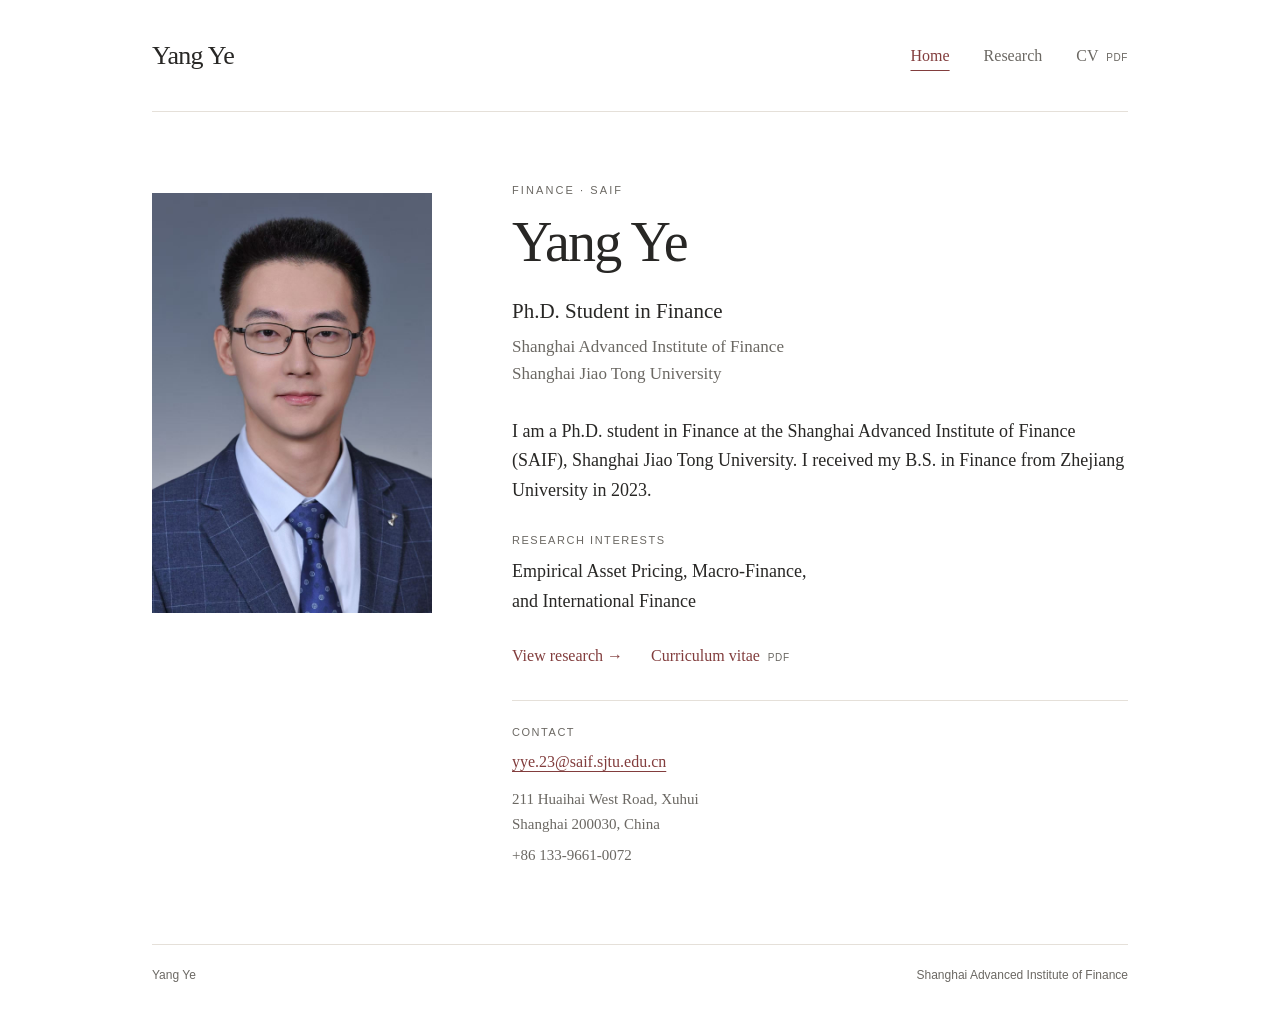
==== docs/index.html @ 93c8ad76 "Build classic academic homepage with responsive static pages" ====
<!doctype html>
<html lang="en">
<head>
<meta charset="utf-8">
<meta name="viewport" content="width=device-width, initial-scale=1">
<title>Home | Yang Ye</title>
<meta name="description" content="Yang Ye is a Ph.D. student in Finance at SAIF, Shanghai Jiao Tong University. Research in empirical asset pricing, macro-finance, and international finance.">
<link rel="stylesheet" href="assets/css/style.css">
</head>
<body>
<a class="skip-link" href="#main">Skip to content</a>
<header class="site-header wrap">
<a class="wordmark" href="index.html">Yang Ye</a>
<nav aria-label="Main navigation"><a aria-current="page" href="index.html">Home</a><a  href="research.html">Research</a><a href="assets/documents/cv.pdf">CV <span class="pdf-label">PDF</span></a></nav>
</header>
<main id="main" class="wrap home-main">
<div class="portrait-column"><img class="portrait" src="assets/images/profile.jpg" alt="Portrait of Yang Ye" width="1280" height="1919"></div>
<div class="profile">
<p class="eyebrow">FINANCE · SAIF</p>
<h1>Yang Ye</h1>
<p class="position">Ph.D. Student in Finance</p>
<p class="affiliation">Shanghai Advanced Institute of Finance<br>Shanghai Jiao Tong University</p>
<div class="biography"><p>I am a Ph.D. student in Finance at the Shanghai Advanced Institute of Finance (SAIF), Shanghai Jiao Tong University. I received my B.S. in Finance from Zhejiang University in 2023.</p></div>
<section class="interests" aria-labelledby="interests-title"><h2 id="interests-title">Research interests</h2><p>Empirical Asset Pricing, Macro-Finance,<br class="desktop-break"> and International Finance</p></section>
<p class="profile-links"><a href="research.html">View research <span aria-hidden="true">→</span></a><a href="assets/documents/cv.pdf">Curriculum vitae <span class="pdf-label">PDF</span></a></p>
<section class="contact" aria-labelledby="contact-title"><h2 id="contact-title">Contact</h2><a href="mailto:yye.23@saif.sjtu.edu.cn">yye.23@saif.sjtu.edu.cn</a><address>211 Huaihai West Road, Xuhui<br>Shanghai 200030, China</address><a class="phone" href="tel:+8613396610072">+86 133-9661-0072</a></section>
</div>
</main>
<footer class="site-footer wrap"><span>Yang Ye</span><span>Shanghai Advanced Institute of Finance</span></footer>
</body>
</html>
---- docs/assets/css/style.css ----
:root{--ink:#282725;--muted:#6b6863;--accent:#823d3d;--rule:#e5e0d9;--paper:#fff;--serif:Georgia,'Times New Roman',serif;--sans:-apple-system,BlinkMacSystemFont,'Segoe UI',sans-serif}*{box-sizing:border-box}body{margin:0;background:var(--paper);color:var(--ink);font-family:var(--serif);font-size:18px;line-height:1.65}a{color:var(--accent);text-decoration-thickness:1px;text-underline-offset:4px}a:hover{text-decoration:underline;color:#542727}a:focus-visible,summary:focus-visible{outline:2px solid var(--accent);outline-offset:6px}.wrap{max-width:1056px;margin:0 auto;padding-left:40px;padding-right:40px}.site-header{min-height:112px;display:flex;align-items:center;justify-content:space-between;position:relative}.site-header:after{content:'';position:absolute;bottom:0;left:40px;right:40px;border-bottom:1px solid var(--rule)}.wordmark{font-size:26px;color:var(--ink);text-decoration:none;letter-spacing:-.7px}.site-header nav{display:flex;gap:34px;align-items:center;font-size:16px}.site-header nav a{color:var(--muted);text-decoration:none;padding:10px 0}.site-header nav a[aria-current=page]{color:var(--accent);text-decoration:underline;text-underline-offset:9px}.pdf-label{font:10px var(--sans);letter-spacing:.06em;margin-left:4px;color:var(--muted)}.home-main{display:grid;grid-template-columns:280px 1fr;gap:80px;padding-top:72px;padding-bottom:76px}.portrait{display:block;width:100%;height:auto}.portrait-column{padding-top:9px}.eyebrow{font:11px var(--sans);letter-spacing:.19em;color:var(--muted);margin:0 0 16px}h1{font-size:56px;line-height:1.1;font-weight:400;letter-spacing:-1.8px;margin:0 0 20px}.position{font-size:21px;margin:0 0 5px}.affiliation{color:var(--muted);font-size:17px;line-height:1.6;margin:0}.biography{margin-top:29px}.biography p{margin:0}.interests{margin-top:27px}h2{font-size:24px;font-weight:400;line-height:1.3}.interests h2,.contact h2{font-family:var(--sans);font-size:11px;font-weight:500;text-transform:uppercase;letter-spacing:.14em;color:var(--muted);margin:0 0 10px}.interests p{margin:0}.profile-links{display:flex;gap:28px;font-size:16px;margin:27px 0 30px}.profile-links a{text-decoration:none}.contact{border-top:1px solid var(--rule);padding-top:24px;font-size:16px}.contact address{font-style:normal;color:var(--muted);font-size:15px;margin:12px 0 5px}.phone{font-size:15px;color:var(--muted);text-decoration:none}.site-footer{display:flex;justify-content:space-between;gap:20px;padding-top:24px;padding-bottom:28px;font:12px var(--sans);color:var(--muted);position:relative}.site-footer:before{content:'';position:absolute;top:0;left:40px;right:40px;border-top:1px solid var(--rule)}.research-main{padding-top:57px;padding-bottom:64px}.page-intro h1{font-size:49px;margin-bottom:14px}.page-intro>p:last-child{font-size:16px;color:var(--muted);margin-bottom:28px}.section-nav{display:flex;gap:30px;font-size:15px;border-top:1px solid var(--rule);border-bottom:1px solid var(--rule);padding:16px 0}.section-nav a{text-decoration:none}.research-section{padding-top:37px;scroll-margin-top:20px}.research-section h2{margin:0 0 23px}.research-section+.research-section{margin-top:34px;border-top:1px solid var(--rule)}.paper{max-width:800px}.paper+.paper{margin-top:29px}.paper h3{font-size:21px;line-height:1.45;font-weight:400;color:var(--accent);margin:0 0 9px}.paper h3 a{text-decoration:none}.coauthors{font-size:16px;color:var(--muted);margin:0 0 8px}.status{font-size:16px;margin:0 0 9px}.presentations{font-size:14px;color:var(--muted);margin:0 0 13px}.paper-links{font-size:14px;margin:10px 0}.paper-links a{text-decoration:none}summary{color:var(--accent);cursor:pointer;font-size:15px;width:fit-content;padding:5px 0}details p{font-size:16px;line-height:1.8;margin:13px 0 0;max-width:740px}.skip-link{position:absolute;left:16px;top:-100px;background:white;padding:8px;z-index:10}.skip-link:focus{top:8px}@media(min-width:1400px){.home-main{padding-top:88px;padding-bottom:90px}}@media(max-width:800px){.home-main{grid-template-columns:220px 1fr;gap:38px}.wrap{padding-left:28px;padding-right:28px}.site-header:after,.site-footer:before{left:28px;right:28px}h1{font-size:48px}.desktop-break{display:none}.profile-links{gap:18px;flex-wrap:wrap}}@media(max-width:600px){body{font-size:17px}.wrap{padding-left:24px;padding-right:24px}.site-header{min-height:87px}.site-header:after,.site-footer:before{left:24px;right:24px}.wordmark{font-size:23px}.site-header nav{gap:19px;font-size:14px}.site-header .pdf-label{display:none}.home-main{grid-template-columns:1fr;gap:32px;padding-top:34px;padding-bottom:48px}.portrait-column{padding:0}.portrait{width:180px}.profile h1{font-size:46px}.eyebrow{font-size:10px}.position{font-size:20px}.affiliation{font-size:16px}.biography{margin-top:24px}.profile-links{font-size:15px}.site-footer{flex-direction:column;gap:8px;font-size:11px}.research-main{padding-top:35px}.page-intro h1{font-size:42px}.page-intro>p:last-child{font-size:14px}.section-nav{gap:10px 22px;flex-wrap:wrap;font-size:14px}.research-section h2{font-size:23px}.paper h3{font-size:20px}.research-section{padding-top:28px}.research-section+.research-section{margin-top:28px}}
@media print{.site-header,.site-footer,.section-nav,.profile-links{display:none}.home-main{padding-top:0;gap:35px}.wrap{max-width:none;padding:0}.portrait{max-width:180px}body{font-size:12pt}a{color:inherit}.paper{break-inside:avoid}}
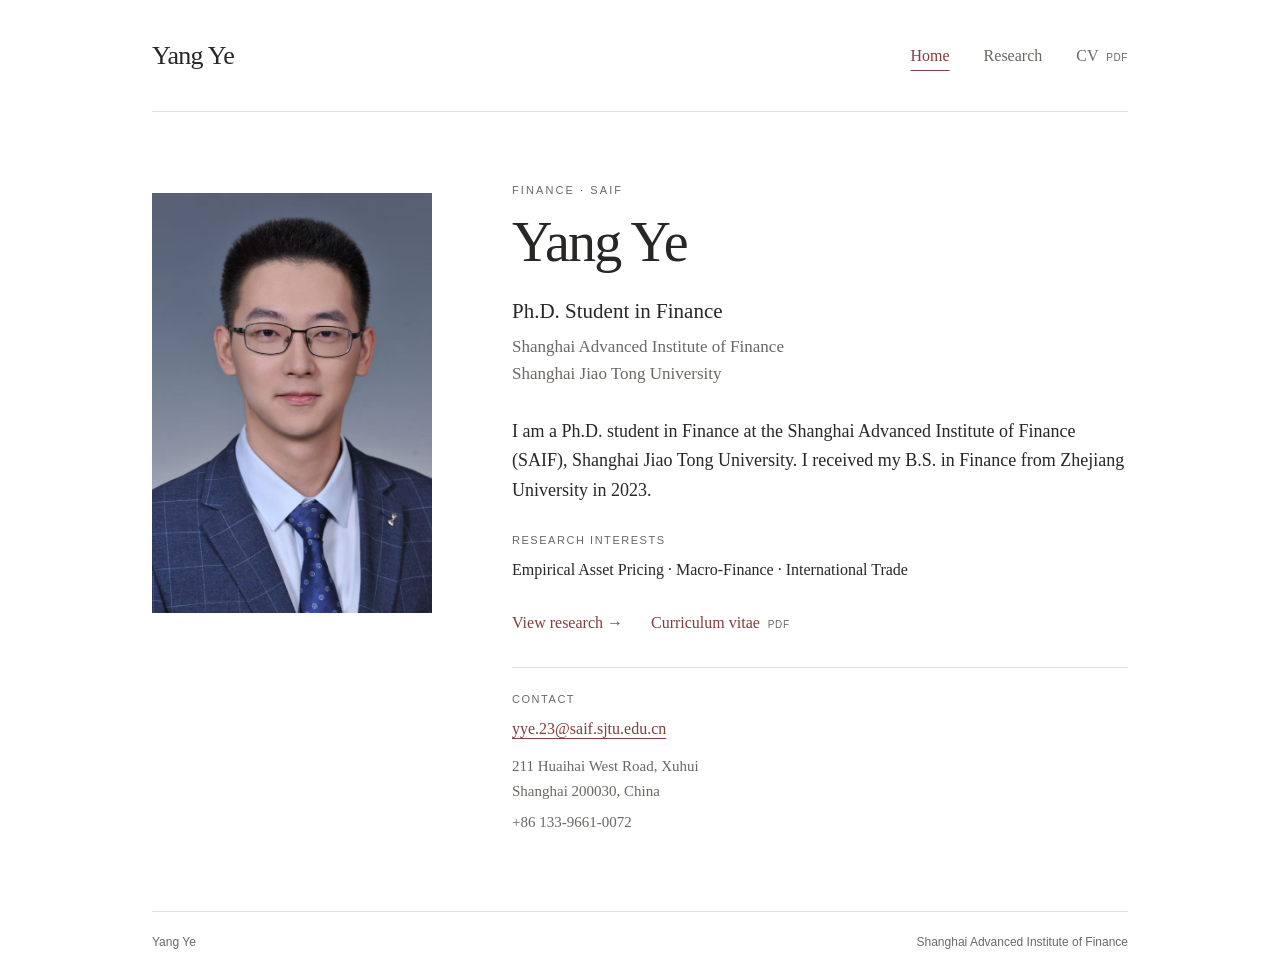
==== commit e901a8e3: "Update research interests, working papers, and October 2026 CV" ====
--- a/docs/index.html
+++ b/docs/index.html
@@ -4,7 +4,7 @@
 <meta charset="utf-8">
 <meta name="viewport" content="width=device-width, initial-scale=1">
 <title>Home | Yang Ye</title>
-<meta name="description" content="Yang Ye is a Ph.D. student in Finance at SAIF, Shanghai Jiao Tong University. Research in empirical asset pricing, macro-finance, and international finance.">
+<meta name="description" content="Yang Ye is a Ph.D. student in Finance at SAIF, Shanghai Jiao Tong University. Research in empirical asset pricing, macro-finance, and international trade.">
 <link rel="stylesheet" href="assets/css/style.css">
 </head>
 <body>
@@ -21,7 +21,7 @@
 <p class="position">Ph.D. Student in Finance</p>
 <p class="affiliation">Shanghai Advanced Institute of Finance<br>Shanghai Jiao Tong University</p>
 <div class="biography"><p>I am a Ph.D. student in Finance at the Shanghai Advanced Institute of Finance (SAIF), Shanghai Jiao Tong University. I received my B.S. in Finance from Zhejiang University in 2023.</p></div>
-<section class="interests" aria-labelledby="interests-title"><h2 id="interests-title">Research interests</h2><p>Empirical Asset Pricing, Macro-Finance,<br class="desktop-break"> and International Finance</p></section>
+<section class="interests" aria-labelledby="interests-title"><h2 id="interests-title">Research interests</h2><p>Empirical Asset Pricing · Macro-Finance · International Trade</p></section>
 <p class="profile-links"><a href="research.html">View research <span aria-hidden="true">→</span></a><a href="assets/documents/cv.pdf">Curriculum vitae <span class="pdf-label">PDF</span></a></p>
 <section class="contact" aria-labelledby="contact-title"><h2 id="contact-title">Contact</h2><a href="mailto:yye.23@saif.sjtu.edu.cn">yye.23@saif.sjtu.edu.cn</a><address>211 Huaihai West Road, Xuhui<br>Shanghai 200030, China</address><a class="phone" href="tel:+8613396610072">+86 133-9661-0072</a></section>
 </div>
--- a/docs/assets/css/style.css
+++ b/docs/assets/css/style.css
@@ -1,2 +1,4 @@
-:root{--ink:#282725;--muted:#6b6863;--accent:#823d3d;--rule:#e5e0d9;--paper:#fff;--serif:Georgia,'Times New Roman',serif;--sans:-apple-system,BlinkMacSystemFont,'Segoe UI',sans-serif}*{box-sizing:border-box}body{margin:0;background:var(--paper);color:var(--ink);font-family:var(--serif);font-size:18px;line-height:1.65}a{color:var(--accent);text-decoration-thickness:1px;text-underline-offset:4px}a:hover{text-decoration:underline;color:#542727}a:focus-visible,summary:focus-visible{outline:2px solid var(--accent);outline-offset:6px}.wrap{max-width:1056px;margin:0 auto;padding-left:40px;padding-right:40px}.site-header{min-height:112px;display:flex;align-items:center;justify-content:space-between;position:relative}.site-header:after{content:'';position:absolute;bottom:0;left:40px;right:40px;border-bottom:1px solid var(--rule)}.wordmark{font-size:26px;color:var(--ink);text-decoration:none;letter-spacing:-.7px}.site-header nav{display:flex;gap:34px;align-items:center;font-size:16px}.site-header nav a{color:var(--muted);text-decoration:none;padding:10px 0}.site-header nav a[aria-current=page]{color:var(--accent);text-decoration:underline;text-underline-offset:9px}.pdf-label{font:10px var(--sans);letter-spacing:.06em;margin-left:4px;color:var(--muted)}.home-main{display:grid;grid-template-columns:280px 1fr;gap:80px;padding-top:72px;padding-bottom:76px}.portrait{display:block;width:100%;height:auto}.portrait-column{padding-top:9px}.eyebrow{font:11px var(--sans);letter-spacing:.19em;color:var(--muted);margin:0 0 16px}h1{font-size:56px;line-height:1.1;font-weight:400;letter-spacing:-1.8px;margin:0 0 20px}.position{font-size:21px;margin:0 0 5px}.affiliation{color:var(--muted);font-size:17px;line-height:1.6;margin:0}.biography{margin-top:29px}.biography p{margin:0}.interests{margin-top:27px}h2{font-size:24px;font-weight:400;line-height:1.3}.interests h2,.contact h2{font-family:var(--sans);font-size:11px;font-weight:500;text-transform:uppercase;letter-spacing:.14em;color:var(--muted);margin:0 0 10px}.interests p{margin:0}.profile-links{display:flex;gap:28px;font-size:16px;margin:27px 0 30px}.profile-links a{text-decoration:none}.contact{border-top:1px solid var(--rule);padding-top:24px;font-size:16px}.contact address{font-style:normal;color:var(--muted);font-size:15px;margin:12px 0 5px}.phone{font-size:15px;color:var(--muted);text-decoration:none}.site-footer{display:flex;justify-content:space-between;gap:20px;padding-top:24px;padding-bottom:28px;font:12px var(--sans);color:var(--muted);position:relative}.site-footer:before{content:'';position:absolute;top:0;left:40px;right:40px;border-top:1px solid var(--rule)}.research-main{padding-top:57px;padding-bottom:64px}.page-intro h1{font-size:49px;margin-bottom:14px}.page-intro>p:last-child{font-size:16px;color:var(--muted);margin-bottom:28px}.section-nav{display:flex;gap:30px;font-size:15px;border-top:1px solid var(--rule);border-bottom:1px solid var(--rule);padding:16px 0}.section-nav a{text-decoration:none}.research-section{padding-top:37px;scroll-margin-top:20px}.research-section h2{margin:0 0 23px}.research-section+.research-section{margin-top:34px;border-top:1px solid var(--rule)}.paper{max-width:800px}.paper+.paper{margin-top:29px}.paper h3{font-size:21px;line-height:1.45;font-weight:400;color:var(--accent);margin:0 0 9px}.paper h3 a{text-decoration:none}.coauthors{font-size:16px;color:var(--muted);margin:0 0 8px}.status{font-size:16px;margin:0 0 9px}.presentations{font-size:14px;color:var(--muted);margin:0 0 13px}.paper-links{font-size:14px;margin:10px 0}.paper-links a{text-decoration:none}summary{color:var(--accent);cursor:pointer;font-size:15px;width:fit-content;padding:5px 0}details p{font-size:16px;line-height:1.8;margin:13px 0 0;max-width:740px}.skip-link{position:absolute;left:16px;top:-100px;background:white;padding:8px;z-index:10}.skip-link:focus{top:8px}@media(min-width:1400px){.home-main{padding-top:88px;padding-bottom:90px}}@media(max-width:800px){.home-main{grid-template-columns:220px 1fr;gap:38px}.wrap{padding-left:28px;padding-right:28px}.site-header:after,.site-footer:before{left:28px;right:28px}h1{font-size:48px}.desktop-break{display:none}.profile-links{gap:18px;flex-wrap:wrap}}@media(max-width:600px){body{font-size:17px}.wrap{padding-left:24px;padding-right:24px}.site-header{min-height:87px}.site-header:after,.site-footer:before{left:24px;right:24px}.wordmark{font-size:23px}.site-header nav{gap:19px;font-size:14px}.site-header .pdf-label{display:none}.home-main{grid-template-columns:1fr;gap:32px;padding-top:34px;padding-bottom:48px}.portrait-column{padding:0}.portrait{width:180px}.profile h1{font-size:46px}.eyebrow{font-size:10px}.position{font-size:20px}.affiliation{font-size:16px}.biography{margin-top:24px}.profile-links{font-size:15px}.site-footer{flex-direction:column;gap:8px;font-size:11px}.research-main{padding-top:35px}.page-intro h1{font-size:42px}.page-intro>p:last-child{font-size:14px}.section-nav{gap:10px 22px;flex-wrap:wrap;font-size:14px}.research-section h2{font-size:23px}.paper h3{font-size:20px}.research-section{padding-top:28px}.research-section+.research-section{margin-top:28px}}
+:root{--ink:#282725;--muted:#6b6863;--accent:#823d3d;--rule:#e5e0d9;--paper:#fff;--serif:Georgia,'Times New Roman',serif;--sans:-apple-system,BlinkMacSystemFont,'Segoe UI',sans-serif}*{box-sizing:border-box}body{margin:0;background:var(--paper);color:var(--ink);font-family:var(--serif);font-size:18px;line-height:1.65}a{color:var(--accent);text-decoration-thickness:1px;text-underline-offset:4px}a:hover{text-decoration:underline;color:#542727}a:focus-visible,summary:focus-visible{outline:2px solid var(--accent);outline-offset:6px}.wrap{max-width:1056px;margin:0 auto;padding-left:40px;padding-right:40px}.site-header{min-height:112px;display:flex;align-items:center;justify-content:space-between;position:relative}.site-header:after{content:'';position:absolute;bottom:0;left:40px;right:40px;border-bottom:1px solid var(--rule)}.wordmark{font-size:26px;color:var(--ink);text-decoration:none;letter-spacing:-.7px}.site-header nav{display:flex;gap:34px;align-items:center;font-size:16px}.site-header nav a{color:var(--muted);text-decoration:none;padding:10px 0}.site-header nav a[aria-current=page]{color:var(--accent);text-decoration:underline;text-underline-offset:9px}.pdf-label{font:10px var(--sans);letter-spacing:.06em;margin-left:4px;color:var(--muted)}.home-main{display:grid;grid-template-columns:280px 1fr;gap:80px;padding-top:72px;padding-bottom:76px}.portrait{display:block;width:100%;height:auto}.portrait-column{padding-top:9px}.eyebrow{font:11px var(--sans);letter-spacing:.19em;color:var(--muted);margin:0 0 16px}h1{font-size:56px;line-height:1.1;font-weight:400;letter-spacing:-1.8px;margin:0 0 20px}.position{font-size:21px;margin:0 0 5px}.affiliation{color:var(--muted);font-size:17px;line-height:1.6;margin:0}.biography{margin-top:29px}.biography p{margin:0}.interests{margin-top:27px}h2{font-size:24px;font-weight:400;line-height:1.3}.interests h2,.contact h2{font-family:var(--sans);font-size:11px;font-weight:500;text-transform:uppercase;letter-spacing:.14em;color:var(--muted);margin:0 0 10px}.interests p{margin:0}.profile-links{display:flex;gap:28px;font-size:16px;margin:27px 0 30px}.profile-links a{text-decoration:none}.contact{border-top:1px solid var(--rule);padding-top:24px;font-size:16px}.contact address{font-style:normal;color:var(--muted);font-size:15px;margin:12px 0 5px}.phone{font-size:15px;color:var(--muted);text-decoration:none}.site-footer{display:flex;justify-content:space-between;gap:20px;padding-top:24px;padding-bottom:28px;font:12px var(--sans);color:var(--muted);position:relative}.site-footer:before{content:'';position:absolute;top:0;left:40px;right:40px;border-top:1px solid var(--rule)}.research-main{padding-top:57px;padding-bottom:64px}.page-intro h1{font-size:49px;margin-bottom:14px}.page-intro>.research-summary{font-size:16px;color:var(--muted);margin-bottom:28px}.section-nav{display:flex;gap:30px;font-size:15px;border-top:1px solid var(--rule);border-bottom:1px solid var(--rule);padding:16px 0}.section-nav a{text-decoration:none}.research-section{padding-top:37px;scroll-margin-top:20px}.research-section h2{margin:0 0 23px}.research-section+.research-section{margin-top:34px;border-top:1px solid var(--rule)}.paper{max-width:800px}.paper+.paper{margin-top:29px}.paper h3{font-size:21px;line-height:1.45;font-weight:400;color:var(--accent);margin:0 0 9px}.paper h3 a{text-decoration:none}.coauthors{font-size:16px;color:var(--muted);margin:0 0 8px}.status{font-size:16px;margin:0 0 9px}.presentations{font-size:14px;color:var(--muted);margin:0 0 13px}.paper-links{font-size:14px;margin:10px 0}.paper-links a{text-decoration:none}summary{color:var(--accent);cursor:pointer;font-size:15px;width:fit-content;padding:5px 0}details p{font-size:16px;line-height:1.8;margin:13px 0 0;max-width:740px}.skip-link{position:absolute;left:16px;top:-100px;background:white;padding:8px;z-index:10}.skip-link:focus{top:8px}@media(min-width:1400px){.home-main{padding-top:88px;padding-bottom:90px}}@media(max-width:800px){.home-main{grid-template-columns:220px 1fr;gap:38px}.wrap{padding-left:28px;padding-right:28px}.site-header:after,.site-footer:before{left:28px;right:28px}h1{font-size:48px}.desktop-break{display:none}.profile-links{gap:18px;flex-wrap:wrap}}@media(max-width:600px){body{font-size:17px}.wrap{padding-left:24px;padding-right:24px}.site-header{min-height:87px}.site-header:after,.site-footer:before{left:24px;right:24px}.wordmark{font-size:23px}.site-header nav{gap:19px;font-size:14px}.site-header .pdf-label{display:none}.home-main{grid-template-columns:1fr;gap:32px;padding-top:34px;padding-bottom:48px}.portrait-column{padding:0}.portrait{width:180px}.profile h1{font-size:46px}.eyebrow{font-size:10px}.position{font-size:20px}.affiliation{font-size:16px}.biography{margin-top:24px}.profile-links{font-size:15px}.site-footer{flex-direction:column;gap:8px;font-size:11px}.research-main{padding-top:35px}.page-intro h1{font-size:42px}.page-intro>.research-summary{font-size:14px}.section-nav{gap:10px 22px;flex-wrap:wrap;font-size:14px}.research-section h2{font-size:23px}.paper h3{font-size:20px}.research-section{padding-top:28px}.research-section+.research-section{margin-top:28px}}
 @media print{.site-header,.site-footer,.section-nav,.profile-links{display:none}.home-main{padding-top:0;gap:35px}.wrap{max-width:none;padding:0}.portrait{max-width:180px}body{font-size:12pt}a{color:inherit}.paper{break-inside:avoid}}
+
+.page-intro>.research-description{font-size:17px;line-height:1.7;max-width:800px;margin:0 0 28px}.page-intro>.research-summary{margin-bottom:14px}.interests p{font-size:16px}
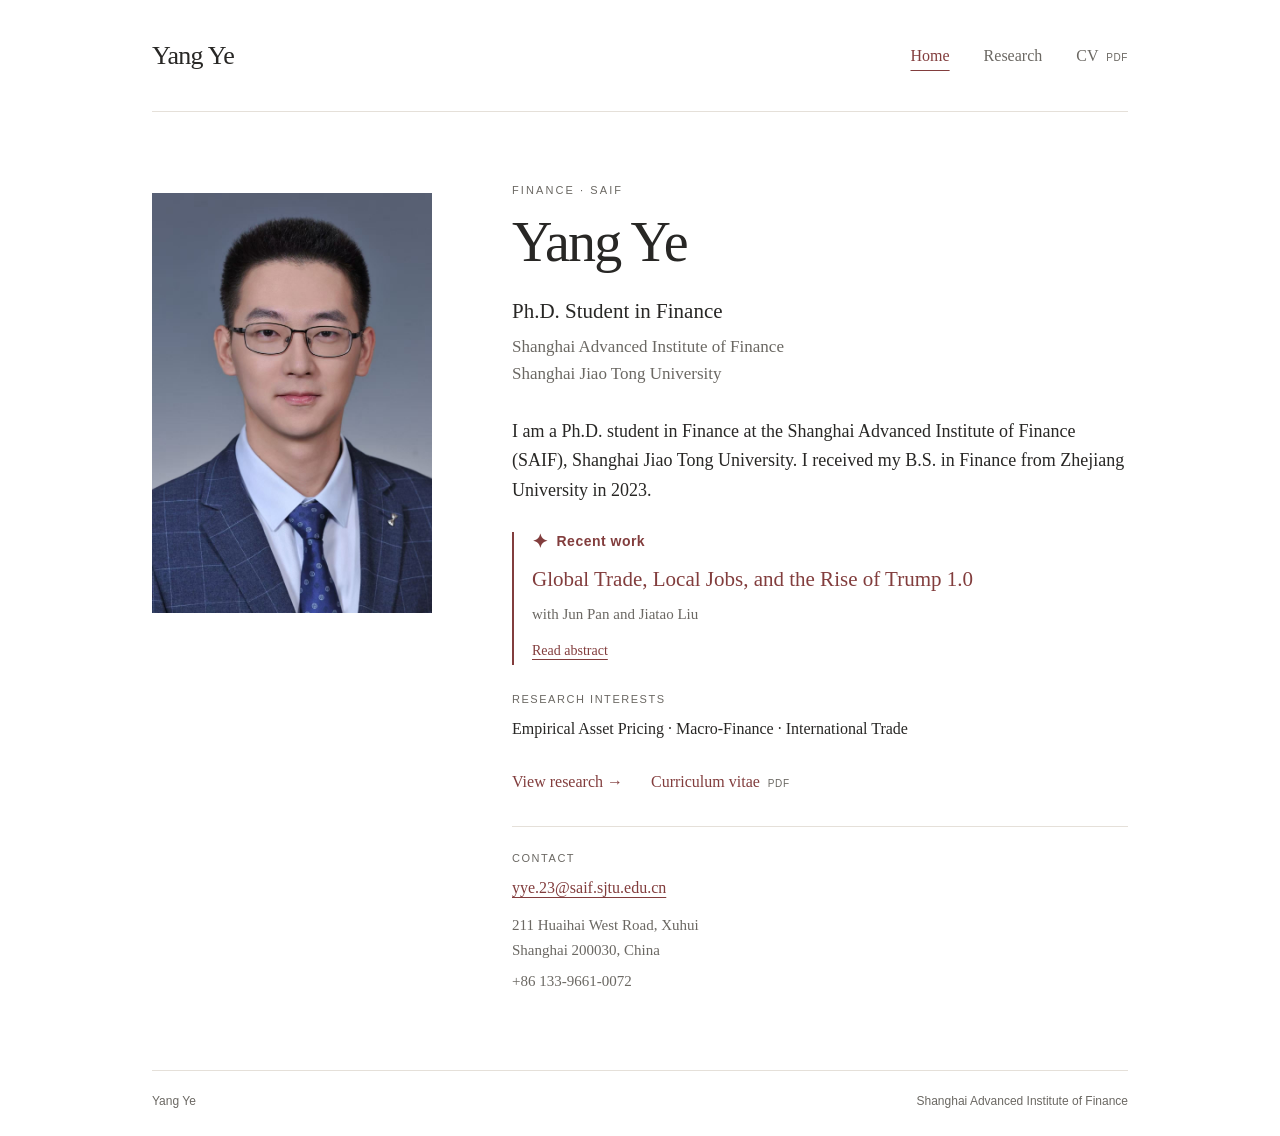
==== commit 27a96bde: "Feature recent trade paper and update SSRN links and presentations" ====
--- a/docs/index.html
+++ b/docs/index.html
@@ -21,6 +21,7 @@
 <p class="position">Ph.D. Student in Finance</p>
 <p class="affiliation">Shanghai Advanced Institute of Finance<br>Shanghai Jiao Tong University</p>
 <div class="biography"><p>I am a Ph.D. student in Finance at the Shanghai Advanced Institute of Finance (SAIF), Shanghai Jiao Tong University. I received my B.S. in Finance from Zhejiang University in 2023.</p></div>
+<section class="home-recent" aria-labelledby="recent-work-title"><p class="recent-label"><span aria-hidden="true">✦</span> Recent work</p><h2 id="recent-work-title"><a href="https://papers.ssrn.com/sol3/papers.cfm?abstract_id=7665238">Global Trade, Local Jobs, and the Rise of Trump 1.0</a></h2><p class="coauthors">with Jun Pan and Jiatao Liu</p><a class="abstract-link" href="research.html#global-trade">Read abstract</a></section>
 <section class="interests" aria-labelledby="interests-title"><h2 id="interests-title">Research interests</h2><p>Empirical Asset Pricing · Macro-Finance · International Trade</p></section>
 <p class="profile-links"><a href="research.html">View research <span aria-hidden="true">→</span></a><a href="assets/documents/cv.pdf">Curriculum vitae <span class="pdf-label">PDF</span></a></p>
 <section class="contact" aria-labelledby="contact-title"><h2 id="contact-title">Contact</h2><a href="mailto:yye.23@saif.sjtu.edu.cn">yye.23@saif.sjtu.edu.cn</a><address>211 Huaihai West Road, Xuhui<br>Shanghai 200030, China</address><a class="phone" href="tel:+8613396610072">+86 133-9661-0072</a></section>
--- a/docs/assets/css/style.css
+++ b/docs/assets/css/style.css
@@ -2,3 +2,14 @@
 @media print{.site-header,.site-footer,.section-nav,.profile-links{display:none}.home-main{padding-top:0;gap:35px}.wrap{max-width:none;padding:0}.portrait{max-width:180px}body{font-size:12pt}a{color:inherit}.paper{break-inside:avoid}}
 
 .page-intro>.research-description{font-size:17px;line-height:1.7;max-width:800px;margin:0 0 28px}.page-intro>.research-summary{margin-bottom:14px}.interests p{font-size:16px}
+
+/* Featured recent work: restrained emphasis consistent with the academic layout. */
+.recent-label{display:flex;align-items:center;gap:8px;color:var(--accent);font:600 14px var(--sans);letter-spacing:.035em;margin:0 0 13px}
+.recent-label span{font-size:19px;line-height:1}
+.featured-paper{border-left:2px solid var(--accent);padding-left:22px;margin-bottom:36px}
+.home-recent{border-left:2px solid var(--accent);padding-left:18px;margin:26px 0}
+.home-recent h2{font-size:21px;line-height:1.45;margin:0 0 8px}
+.home-recent h2 a{text-decoration:none}
+.home-recent .coauthors{font-size:15px;margin:0 0 8px}
+.abstract-link{font-size:14px}
+@media(max-width:600px){.featured-paper{padding-left:16px}.home-recent h2{font-size:20px}}
